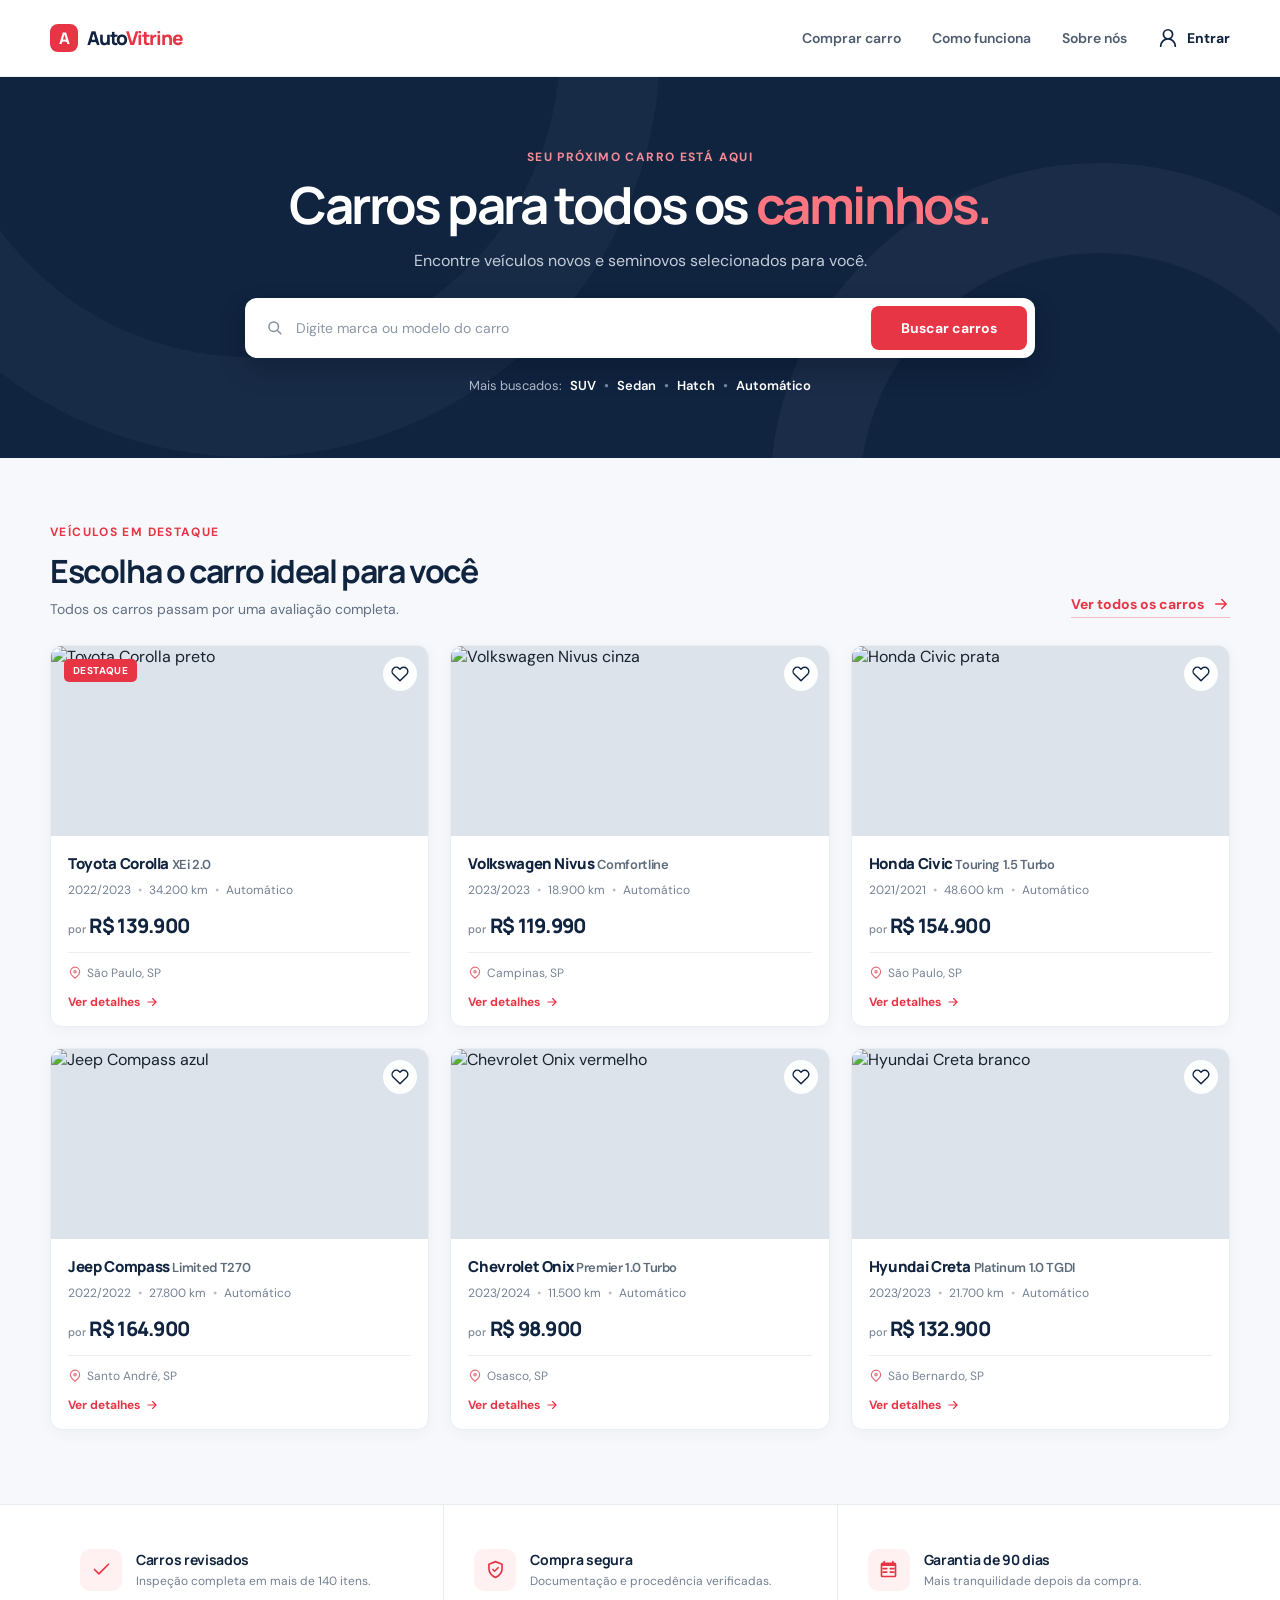
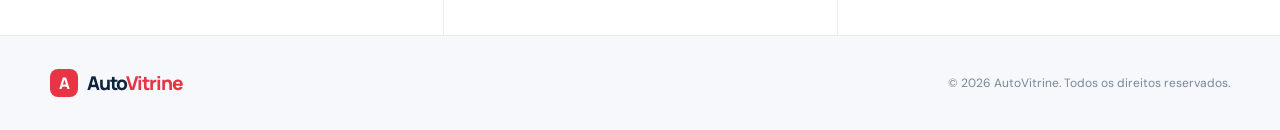
==== index.html @ 7061dc05 "Primeiro commit" ====
<!DOCTYPE html>
<html lang="pt-BR">
  <head>
    <meta charset="UTF-8" />
    <meta name="viewport" content="width=device-width, initial-scale=1.0" />
    <meta
      name="description"
      content="Catálogo de veículos novos e seminovos."
    />
    <title>AutoVitrine | Encontre seu próximo carro</title>
    <link rel="preconnect" href="https://fonts.googleapis.com" />
    <link rel="preconnect" href="https://fonts.gstatic.com" crossorigin />
    <link
      href="https://fonts.googleapis.com/css2?family=DM+Sans:wght@400;500;600;700&family=Manrope:wght@600;700;800&display=swap"
      rel="stylesheet"
    />
    <link rel="stylesheet" href="styles.css" />
  </head>
  <body>
    <header class="site-header">
      <div class="container header-content">
        <a class="brand" href="#inicio" aria-label="AutoVitrine - início">
          <span class="brand-mark" aria-hidden="true">A</span>
          <span>Auto<span>Vitrine</span></span>
        </a>

        <nav class="main-nav" aria-label="Navegação principal">
          <a href="#catalogo">Comprar carro</a>
          <a href="#como-funciona">Como funciona</a>
          <a href="#sobre">Sobre nós</a>
        </nav>

        <a class="account-link" href="#conta">
          <svg viewBox="0 0 24 24" aria-hidden="true">
            <path d="M20 21a8 8 0 0 0-16 0M12 13a5 5 0 1 0 0-10 5 5 0 0 0 0 10Z" />
          </svg>
          <span>Entrar</span>
        </a>
      </div>
    </header>

    <main id="inicio">
      <section class="hero" aria-labelledby="hero-title">
        <div class="container hero-content">
          <p class="eyebrow">Seu próximo carro está aqui</p>
          <h1 id="hero-title">Carros para todos os <em>caminhos.</em></h1>
          <p class="hero-copy">
            Encontre veículos novos e seminovos selecionados para você.
          </p>

          <form class="search-panel" id="car-search" role="search">
            <label class="search-field" for="search-input">
              <svg viewBox="0 0 24 24" aria-hidden="true">
                <circle cx="11" cy="11" r="6" />
                <path d="m16 16 4 4" />
              </svg>
              <input
                id="search-input"
                type="search"
                placeholder="Digite marca ou modelo do carro"
                autocomplete="off"
              />
            </label>
            <button class="button button-primary" type="submit">Buscar carros</button>
          </form>

          <div class="quick-filters" aria-label="Filtros rápidos">
            <span>Mais buscados:</span>
            <button type="button" data-filter="suv">SUV</button>
            <button type="button" data-filter="sedan">Sedan</button>
            <button type="button" data-filter="hatch">Hatch</button>
            <button type="button" data-filter="automatico">Automático</button>
          </div>
        </div>
      </section>

      <section class="catalog-section" id="catalogo" aria-labelledby="catalog-title">
        <div class="container">
          <div class="section-heading">
            <div>
              <p class="eyebrow eyebrow-dark">Veículos em destaque</p>
              <h2 id="catalog-title">Escolha o carro ideal para você</h2>
              <p class="section-copy">Todos os carros passam por uma avaliação completa.</p>
            </div>
            <a class="see-all" href="#todos">
              Ver todos os carros
              <svg viewBox="0 0 24 24" aria-hidden="true"><path d="M5 12h14M13 6l6 6-6 6" /></svg>
            </a>
          </div>

          <div class="cars-grid" id="cars-grid">
            <article class="car-card" data-search="toyota corolla xei sedan automatico">
              <div class="car-image-link">
                <img src="https://images.unsplash.com/photo-1623869675781-80aa31012a5a?auto=format&fit=crop&w=900&q=85" alt="Toyota Corolla preto" />
                <span class="tag">Destaque</span>
                <button class="favorite" type="button" aria-label="Adicionar Toyota Corolla aos favoritos">
                  <svg viewBox="0 0 24 24" aria-hidden="true"><path d="M20.8 4.6a5.5 5.5 0 0 0-7.8 0L12 5.7l-1.1-1.1a5.5 5.5 0 0 0-7.8 7.8L12 21l8.9-8.6a5.5 5.5 0 0 0-.1-7.8Z" /></svg>
                </button>
              </div>
              <div class="car-content">
                <p class="car-name">Toyota Corolla <span>XEi 2.0</span></p>
                <ul class="car-meta" aria-label="Dados do veículo"><li>2022/2023</li><li>34.200 km</li><li>Automático</li></ul>
                <p class="price"><small>por</small> R$ 139.900</p>
                <p class="location"><svg viewBox="0 0 24 24" aria-hidden="true"><path d="M20 10c0 5-8 11-8 11S4 15 4 10a8 8 0 1 1 16 0Z" /><circle cx="12" cy="10" r="2" /></svg> São Paulo, SP</p>
                <a class="card-details-link" href="detalhes.html">Ver detalhes <svg viewBox="0 0 24 24" aria-hidden="true"><path d="M5 12h14M13 6l6 6-6 6" /></svg></a>
              </div>
            </article>

            <article class="car-card" data-search="volkswagen nivus comfortline suv automatico">
              <div class="car-image-link">
                <img src="https://images.unsplash.com/photo-1606664515524-ed2f786a0bd6?auto=format&fit=crop&w=900&q=85" alt="Volkswagen Nivus cinza" />
                <button class="favorite" type="button" aria-label="Adicionar Volkswagen Nivus aos favoritos"><svg viewBox="0 0 24 24" aria-hidden="true"><path d="M20.8 4.6a5.5 5.5 0 0 0-7.8 0L12 5.7l-1.1-1.1a5.5 5.5 0 0 0-7.8 7.8L12 21l8.9-8.6a5.5 5.5 0 0 0-.1-7.8Z" /></svg></button>
              </div>
              <div class="car-content">
                <p class="car-name">Volkswagen Nivus <span>Comfortline</span></p>
                <ul class="car-meta" aria-label="Dados do veículo"><li>2023/2023</li><li>18.900 km</li><li>Automático</li></ul>
                <p class="price"><small>por</small> R$ 119.990</p>
                <p class="location"><svg viewBox="0 0 24 24" aria-hidden="true"><path d="M20 10c0 5-8 11-8 11S4 15 4 10a8 8 0 1 1 16 0Z" /><circle cx="12" cy="10" r="2" /></svg> Campinas, SP</p>
                <a class="card-details-link" href="detalhes.html">Ver detalhes <svg viewBox="0 0 24 24" aria-hidden="true"><path d="M5 12h14M13 6l6 6-6 6" /></svg></a>
              </div>
            </article>

            <article class="car-card" data-search="honda civic touring sedan automatico">
              <div class="car-image-link">
                <img src="https://images.unsplash.com/photo-1503376780353-7e6692767b70?auto=format&fit=crop&w=900&q=85" alt="Honda Civic prata" />
                <button class="favorite" type="button" aria-label="Adicionar Honda Civic aos favoritos"><svg viewBox="0 0 24 24" aria-hidden="true"><path d="M20.8 4.6a5.5 5.5 0 0 0-7.8 0L12 5.7l-1.1-1.1a5.5 5.5 0 0 0-7.8 7.8L12 21l8.9-8.6a5.5 5.5 0 0 0-.1-7.8Z" /></svg></button>
              </div>
              <div class="car-content">
                <p class="car-name">Honda Civic <span>Touring 1.5 Turbo</span></p>
                <ul class="car-meta" aria-label="Dados do veículo"><li>2021/2021</li><li>48.600 km</li><li>Automático</li></ul>
                <p class="price"><small>por</small> R$ 154.900</p>
                <p class="location"><svg viewBox="0 0 24 24" aria-hidden="true"><path d="M20 10c0 5-8 11-8 11S4 15 4 10a8 8 0 1 1 16 0Z" /><circle cx="12" cy="10" r="2" /></svg> São Paulo, SP</p>
                <a class="card-details-link" href="detalhes.html">Ver detalhes <svg viewBox="0 0 24 24" aria-hidden="true"><path d="M5 12h14M13 6l6 6-6 6" /></svg></a>
              </div>
            </article>

            <article class="car-card" data-search="jeep compass limited suv automatico">
              <div class="car-image-link">
                <img src="https://images.unsplash.com/photo-1533473359331-0135ef1b58bf?auto=format&fit=crop&w=900&q=85" alt="Jeep Compass azul" />
                <button class="favorite" type="button" aria-label="Adicionar Jeep Compass aos favoritos"><svg viewBox="0 0 24 24" aria-hidden="true"><path d="M20.8 4.6a5.5 5.5 0 0 0-7.8 0L12 5.7l-1.1-1.1a5.5 5.5 0 0 0-7.8 7.8L12 21l8.9-8.6a5.5 5.5 0 0 0-.1-7.8Z" /></svg></button>
              </div>
              <div class="car-content">
                <p class="car-name">Jeep Compass <span>Limited T270</span></p>
                <ul class="car-meta" aria-label="Dados do veículo"><li>2022/2022</li><li>27.800 km</li><li>Automático</li></ul>
                <p class="price"><small>por</small> R$ 164.900</p>
                <p class="location"><svg viewBox="0 0 24 24" aria-hidden="true"><path d="M20 10c0 5-8 11-8 11S4 15 4 10a8 8 0 1 1 16 0Z" /><circle cx="12" cy="10" r="2" /></svg> Santo André, SP</p>
                <a class="card-details-link" href="detalhes.html">Ver detalhes <svg viewBox="0 0 24 24" aria-hidden="true"><path d="M5 12h14M13 6l6 6-6 6" /></svg></a>
              </div>
            </article>

            <article class="car-card" data-search="chevrolet onix premier hatch automatico">
              <div class="car-image-link">
                <img src="https://images.unsplash.com/photo-1552519507-da3b142c6e3d?auto=format&fit=crop&w=900&q=85" alt="Chevrolet Onix vermelho" />
                <button class="favorite" type="button" aria-label="Adicionar Chevrolet Onix aos favoritos"><svg viewBox="0 0 24 24" aria-hidden="true"><path d="M20.8 4.6a5.5 5.5 0 0 0-7.8 0L12 5.7l-1.1-1.1a5.5 5.5 0 0 0-7.8 7.8L12 21l8.9-8.6a5.5 5.5 0 0 0-.1-7.8Z" /></svg></button>
              </div>
              <div class="car-content">
                <p class="car-name">Chevrolet Onix <span>Premier 1.0 Turbo</span></p>
                <ul class="car-meta" aria-label="Dados do veículo"><li>2023/2024</li><li>11.500 km</li><li>Automático</li></ul>
                <p class="price"><small>por</small> R$ 98.900</p>
                <p class="location"><svg viewBox="0 0 24 24" aria-hidden="true"><path d="M20 10c0 5-8 11-8 11S4 15 4 10a8 8 0 1 1 16 0Z" /><circle cx="12" cy="10" r="2" /></svg> Osasco, SP</p>
                <a class="card-details-link" href="detalhes.html">Ver detalhes <svg viewBox="0 0 24 24" aria-hidden="true"><path d="M5 12h14M13 6l6 6-6 6" /></svg></a>
              </div>
            </article>

            <article class="car-card" data-search="hyundai creta platinum suv automatico">
              <div class="car-image-link">
                <img src="https://images.unsplash.com/photo-1542282088-72c9c27ed0cd?auto=format&fit=crop&w=900&q=85" alt="Hyundai Creta branco" />
                <button class="favorite" type="button" aria-label="Adicionar Hyundai Creta aos favoritos"><svg viewBox="0 0 24 24" aria-hidden="true"><path d="M20.8 4.6a5.5 5.5 0 0 0-7.8 0L12 5.7l-1.1-1.1a5.5 5.5 0 0 0-7.8 7.8L12 21l8.9-8.6a5.5 5.5 0 0 0-.1-7.8Z" /></svg></button>
              </div>
              <div class="car-content">
                <p class="car-name">Hyundai Creta <span>Platinum 1.0 TGDI</span></p>
                <ul class="car-meta" aria-label="Dados do veículo"><li>2023/2023</li><li>21.700 km</li><li>Automático</li></ul>
                <p class="price"><small>por</small> R$ 132.900</p>
                <p class="location"><svg viewBox="0 0 24 24" aria-hidden="true"><path d="M20 10c0 5-8 11-8 11S4 15 4 10a8 8 0 1 1 16 0Z" /><circle cx="12" cy="10" r="2" /></svg> São Bernardo, SP</p>
                <a class="card-details-link" href="detalhes.html">Ver detalhes <svg viewBox="0 0 24 24" aria-hidden="true"><path d="M5 12h14M13 6l6 6-6 6" /></svg></a>
              </div>
            </article>
          </div>

          <p class="empty-state" id="empty-state" hidden>Nenhum carro encontrado. Tente outro termo.</p>
          <button class="button button-outline mobile-see-all" type="button">Ver todos os carros</button>
        </div>
      </section>

      <section class="benefits" id="como-funciona" aria-label="Vantagens da AutoVitrine">
        <div class="container benefits-grid">
          <div class="benefit"><span class="benefit-icon"><svg viewBox="0 0 24 24" aria-hidden="true"><path d="m4 12 5 5L20 6" /></svg></span><div><h3>Carros revisados</h3><p>Inspeção completa em mais de 140 itens.</p></div></div>
          <div class="benefit"><span class="benefit-icon"><svg viewBox="0 0 24 24" aria-hidden="true"><path d="M12 3 4.5 6v5c0 4.6 3.2 8.8 7.5 10 4.3-1.2 7.5-5.4 7.5-10V6L12 3Z" /><path d="m9 12 2 2 4-4" /></svg></span><div><h3>Compra segura</h3><p>Documentação e procedência verificadas.</p></div></div>
          <div class="benefit"><span class="benefit-icon"><svg viewBox="0 0 24 24" aria-hidden="true"><path d="M4 7h16M7 3v4m10-4v4M6 11h4m-4 4h4m4-4h4m-4 4h4M5 5h14a1 1 0 0 1 1 1v13a1 1 0 0 1-1 1H5a1 1 0 0 1-1-1V6a1 1 0 0 1 1-1Z" /></svg></span><div><h3>Garantia de 90 dias</h3><p>Mais tranquilidade depois da compra.</p></div></div>
        </div>
      </section>
    </main>

    <footer class="site-footer" id="sobre">
      <div class="container footer-content">
        <a class="brand" href="#inicio"><span class="brand-mark" aria-hidden="true">A</span><span>Auto<span>Vitrine</span></span></a>
        <p>© 2026 AutoVitrine. Todos os direitos reservados.</p>
      </div>
    </footer>
    <script src="script.js"></script>
  </body>
</html>
---- styles.css ----
:root {
  --navy: #10233f;
  --ink: #17212f;
  --muted: #627083;
  --line: #e2e7ed;
  --surface: #ffffff;
  --canvas: #f6f8fb;
  --red: #e73545;
  --red-dark: #c92536;
  --shadow: 0 14px 34px rgba(21, 38, 62, 0.09);
}

* { box-sizing: border-box; }
html { scroll-behavior: smooth; }
body {
  margin: 0;
  color: var(--ink);
  background: var(--canvas);
  font-family: "DM Sans", Arial, sans-serif;
  -webkit-font-smoothing: antialiased;
}
button, input { font: inherit; }
button { cursor: pointer; }
a { color: inherit; text-decoration: none; }
svg { fill: none; stroke: currentColor; stroke-linecap: round; stroke-linejoin: round; stroke-width: 1.9; }
.container { width: min(1180px, calc(100% - 40px)); margin: 0 auto; }

.site-header { background: #fff; border-bottom: 1px solid #edf0f4; }
.header-content { min-height: 76px; display: flex; align-items: center; justify-content: space-between; gap: 30px; }
.brand { display: inline-flex; align-items: center; gap: 9px; color: var(--navy); font-family: Manrope, sans-serif; font-size: 19px; font-weight: 800; letter-spacing: -1px; white-space: nowrap; }
.brand > span:last-child span { color: var(--red); }
.brand-mark { display: grid; width: 28px; height: 28px; place-items: center; border-radius: 8px; background: var(--red); color: #fff; font-size: 16px; }
.main-nav { display: flex; align-items: center; gap: 31px; margin-left: auto; }
.main-nav a { color: #4e5c6f; font-size: 14px; font-weight: 600; }
.main-nav a:hover { color: var(--red); }
.account-link { display: inline-flex; align-items: center; gap: 8px; color: var(--navy); font-size: 14px; font-weight: 700; }
.account-link svg { width: 22px; height: 22px; }

.hero { position: relative; overflow: hidden; color: #fff; text-align: center; background: var(--navy); }
.hero::before, .hero::after { position: absolute; content: ""; border-radius: 50%; pointer-events: none; }
.hero::before { width: 620px; height: 620px; top: -440px; left: -160px; border: 100px solid rgba(255,255,255,.035); }
.hero::after { width: 480px; height: 480px; right: -150px; bottom: -365px; border: 90px solid rgba(255,255,255,.045); }
.hero-content { position: relative; z-index: 1; padding: 72px 0 64px; }
.eyebrow { margin: 0 0 11px; color: #f48c95; font-size: 12px; font-weight: 700; letter-spacing: .115em; text-transform: uppercase; }
h1, h2, h3, p { margin-top: 0; }
h1, h2, h3 { font-family: Manrope, sans-serif; }
h1 { max-width: 720px; margin: 0 auto; font-size: clamp(34px, 4vw, 54px); line-height: 1.13; letter-spacing: -2.4px; }
h1 em { color: #ff7580; font-style: normal; }
.hero-copy { margin: 16px auto 27px; color: #c4ceda; font-size: 16px; }
.search-panel { display: flex; width: min(790px, 100%); gap: 10px; margin: auto; padding: 8px; border-radius: 12px; background: #fff; box-shadow: 0 12px 25px rgba(4, 13, 26, .25); }
.search-field { display: flex; flex: 1; align-items: center; gap: 10px; min-width: 0; padding: 0 12px; color: #8290a0; }
.search-field svg { flex: none; width: 19px; height: 19px; }
.search-field input { width: 100%; min-width: 0; border: 0; outline: 0; color: var(--ink); font-size: 14px; }
.search-field input::placeholder { color: #8c97a6; }
.button { display: inline-flex; min-height: 44px; align-items: center; justify-content: center; border: 0; border-radius: 8px; padding: 0 21px; font-size: 14px; font-weight: 700; transition: .2s ease; }
.button-primary { min-width: 156px; color: #fff; background: var(--red); }
.button-primary:hover { background: var(--red-dark); transform: translateY(-1px); }
.quick-filters { display: flex; flex-wrap: wrap; justify-content: center; align-items: center; gap: 8px; margin-top: 19px; color: #aeb9c7; font-size: 13px; }
.quick-filters button { padding: 0; border: 0; color: #fff; background: transparent; font-size: 13px; font-weight: 600; }
.quick-filters button:hover, .quick-filters button.is-active { color: #ff9098; }
.quick-filters button:not(:last-child)::after { margin-left: 8px; color: #718096; content: "•"; }

.catalog-section { padding: 66px 0 74px; }
.section-heading { display: flex; align-items: end; justify-content: space-between; gap: 25px; margin-bottom: 27px; }
.eyebrow-dark { margin-bottom: 9px; color: var(--red); }
h2 { margin-bottom: 7px; color: var(--navy); font-size: clamp(24px, 3vw, 32px); letter-spacing: -1.4px; }
.section-copy { margin: 0; color: var(--muted); font-size: 14px; }
.see-all { display: inline-flex; align-items: center; gap: 8px; padding-bottom: 4px; color: var(--red); border-bottom: 1px solid #f4bbc0; font-size: 14px; font-weight: 700; white-space: nowrap; }
.see-all svg { width: 18px; height: 18px; }
.cars-grid { display: grid; grid-template-columns: repeat(3, 1fr); gap: 21px; }
.car-card { overflow: hidden; background: var(--surface); border: 1px solid #e9edf2; border-radius: 12px; box-shadow: 0 4px 15px rgba(14, 38, 65, .04); transition: transform .25s ease, box-shadow .25s ease; }
.car-card:hover { box-shadow: var(--shadow); transform: translateY(-5px); }
.car-image-link { position: relative; display: block; height: 190px; overflow: hidden; background: #dce3ea; }
.car-image-link img { width: 100%; height: 100%; object-fit: cover; transition: transform .4s ease; }
.car-card:hover img { transform: scale(1.045); }
.tag { position: absolute; top: 13px; left: 13px; padding: 5px 9px; color: #fff; border-radius: 5px; background: var(--red); font-size: 10px; font-weight: 700; text-transform: uppercase; letter-spacing: .04em; }
.favorite { position: absolute; top: 11px; right: 11px; display: grid; width: 34px; height: 34px; place-items: center; border: 0; border-radius: 50%; color: var(--navy); background: rgba(255,255,255,.95); transition: .2s; }
.favorite:hover, .favorite.is-favorite { color: var(--red); background: #fff; }
.favorite.is-favorite svg { fill: currentColor; }
.favorite svg { width: 18px; height: 18px; }
.car-content { padding: 17px 17px 15px; }
.car-name { margin-bottom: 8px; color: var(--navy); font-family: Manrope, sans-serif; font-size: 15px; font-weight: 800; letter-spacing: -.35px; }
.car-name span { color: #5d6b7b; font-family: "DM Sans", sans-serif; font-size: 13px; font-weight: 600; }
.car-meta { display: flex; flex-wrap: wrap; gap: 0; margin: 0 0 14px; padding: 0; color: #738092; font-size: 12px; list-style: none; }
.car-meta li + li::before { margin: 0 7px; color: #b5bdc8; content: "•"; }
.price { margin-bottom: 13px; color: var(--navy); font-family: Manrope, sans-serif; font-size: 20px; font-weight: 800; letter-spacing: -.7px; }
.price small { color: #7c8897; font-family: "DM Sans", sans-serif; font-size: 11px; font-weight: 500; letter-spacing: 0; }
.location { display: flex; align-items: center; gap: 5px; margin: 0; padding-top: 12px; color: #778495; border-top: 1px solid #edf0f3; font-size: 12px; }
.location svg { width: 14px; height: 14px; color: #e46a75; }
.card-details-link { display: inline-flex; align-items: center; gap: 5px; margin-top: 13px; color: var(--red); font-size: 12px; font-weight: 700; }
.card-details-link:hover { color: var(--red-dark); }
.card-details-link svg { width: 14px; height: 14px; }
.empty-state { grid-column: 1 / -1; margin: 25px 0; color: var(--muted); text-align: center; }
.mobile-see-all { display: none; }

.benefits { border-top: 1px solid #e8edf2; border-bottom: 1px solid #e8edf2; background: #fff; }
.benefits-grid { display: grid; grid-template-columns: repeat(3, 1fr); }
.benefit { display: flex; align-items: center; gap: 14px; min-height: 130px; padding: 22px 30px; }
.benefit + .benefit { border-left: 1px solid #e8edf2; }
.benefit-icon { display: grid; flex: none; width: 42px; height: 42px; place-items: center; color: var(--red); border-radius: 10px; background: #fff0f1; }
.benefit-icon svg { width: 21px; height: 21px; }
.benefit h3 { margin: 0 0 4px; color: var(--navy); font-size: 14px; letter-spacing: -.3px; }
.benefit p { margin: 0; color: #738092; font-size: 12px; line-height: 1.45; }
.site-footer { color: #788697; background: #f6f8fb; }
.footer-content { display: flex; align-items: center; justify-content: space-between; gap: 20px; min-height: 94px; }
.footer-content p { margin: 0; font-size: 12px; }

/* Página de detalhes */
.detail-main { padding: 34px 0 72px; }
.breadcrumbs { display: flex; align-items: center; flex-wrap: wrap; gap: 8px; margin-bottom: 24px; color: #778495; font-size: 13px; }
.breadcrumbs a:hover { color: var(--red); }
.breadcrumbs svg { width: 14px; height: 14px; color: #aab4c0; }
.detail-layout { display: grid; grid-template-columns: minmax(0, 1.7fr) minmax(290px, .8fr); align-items: start; gap: 28px; }
.detail-photo { position: relative; overflow: hidden; margin: 0; border-radius: 14px; background: #dce3ea; box-shadow: var(--shadow); }
.detail-photo img { display: block; width: 100%; aspect-ratio: 16 / 9; object-fit: cover; }
.detail-photo-placeholder { display: grid; width: 100%; aspect-ratio: 16 / 9; place-items: center; color: #718094; background: linear-gradient(135deg, #dce4ec, #eef2f6); font-size: 14px; font-weight: 600; }
.photo-badge { position: absolute; bottom: 15px; left: 15px; display: inline-flex; align-items: center; gap: 7px; padding: 8px 11px; color: #fff; border-radius: 7px; background: rgba(16, 35, 63, .84); font-size: 12px; font-weight: 700; }
.photo-badge svg { width: 16px; height: 16px; }
.detail-summary { position: sticky; top: 18px; padding: 26px; border: 1px solid #e5eaf0; border-radius: 14px; background: #fff; box-shadow: 0 10px 30px rgba(21, 38, 62, .06); }
.detail-status { display: inline-block; margin-bottom: 10px; padding: 5px 9px; color: #bf2738; border-radius: 5px; background: #fff0f1; font-size: 10px; font-weight: 800; letter-spacing: .07em; text-transform: uppercase; }
.detail-summary h1 { margin: 0 0 9px; color: var(--navy); font-size: 27px; line-height: 1.2; letter-spacing: -1.15px; }
.detail-summary h1 span { display: block; margin-top: 4px; color: #5e6c7d; font-family: "DM Sans", sans-serif; font-size: 14px; font-weight: 600; letter-spacing: 0; }
.detail-code { margin: 0 0 20px; color: #8a96a4; font-size: 12px; }
.detail-price { margin: 0 0 19px; padding: 18px 0; color: var(--navy); border-top: 1px solid var(--line); border-bottom: 1px solid var(--line); font-family: Manrope, sans-serif; font-size: 29px; font-weight: 800; letter-spacing: -1.3px; }
.detail-price small { display: block; margin-bottom: 2px; color: #7a8795; font-family: "DM Sans", sans-serif; font-size: 12px; font-weight: 500; letter-spacing: 0; }
.detail-place { display: flex; align-items: center; gap: 7px; margin: 0 0 18px; color: #637184; font-size: 13px; }
.detail-place svg { width: 17px; height: 17px; color: var(--red); }
.whatsapp-button { display: flex; width: 100%; min-height: 49px; align-items: center; justify-content: center; gap: 9px; color: #fff; border-radius: 8px; background: #1aa15a; font-size: 14px; font-weight: 700; transition: .2s ease; }
.whatsapp-button:hover { background: #128b4b; transform: translateY(-1px); }
.whatsapp-button svg { width: 20px; height: 20px; }
.contact-note { margin: 11px 0 0; color: #8994a2; font-size: 11px; line-height: 1.4; text-align: center; }
.details-content { display: grid; grid-template-columns: minmax(0, 1fr) minmax(0, 1fr); gap: 20px; margin-top: 28px; }
.details-box { padding: 26px; border: 1px solid #e5eaf0; border-radius: 14px; background: #fff; }
.details-box h2 { margin-bottom: 19px; font-size: 21px; }
.spec-list { display: grid; grid-template-columns: repeat(2, 1fr); gap: 0; margin: 0; }
.spec-list div { padding: 13px 0; border-top: 1px solid #edf0f3; }
.spec-list dt { margin-bottom: 4px; color: #8290a0; font-size: 11px; }
.spec-list dd { margin: 0; color: var(--navy); font-size: 13px; font-weight: 700; }
.description { margin: 0; color: #617083; font-size: 14px; line-height: 1.7; }

@media (max-width: 820px) {
  .main-nav { display: none; }
  .cars-grid { grid-template-columns: repeat(2, 1fr); }
  .benefits-grid { grid-template-columns: 1fr; }
  .benefit { min-height: 96px; padding: 20px 0; }
  .benefit + .benefit { border-top: 1px solid #e8edf2; border-left: 0; }
  .detail-layout { grid-template-columns: 1fr; }
  .detail-summary { position: static; }
}

@media (max-width: 560px) {
  .container { width: min(100% - 32px, 1180px); }
  .header-content { min-height: 64px; }
  .account-link span { display: none; }
  .hero-content { padding: 55px 0 47px; }
  h1 { letter-spacing: -1.7px; }
  .hero-copy { font-size: 14px; }
  .search-panel { flex-direction: column; padding: 7px; }
  .search-field { height: 42px; }
  .button-primary { width: 100%; }
  .quick-filters { gap: 6px; font-size: 12px; }
  .catalog-section { padding: 44px 0 48px; }
  .section-heading { align-items: start; margin-bottom: 21px; }
  .section-copy { max-width: 270px; }
  .see-all { display: none; }
  .cars-grid { grid-template-columns: 1fr; gap: 15px; }
  .car-image-link { height: 210px; }
  .mobile-see-all { display: flex; width: 100%; margin-top: 20px; }
  .button-outline { color: var(--red); border: 1px solid #f1a9b0; background: #fff; }
  .footer-content { flex-direction: column; justify-content: center; padding: 20px 0; text-align: center; }
  .detail-main { padding: 22px 0 48px; }
  .breadcrumbs { margin-bottom: 17px; }
  .detail-layout { gap: 17px; }
  .detail-photo { border-radius: 10px; }
  .detail-summary, .details-box { padding: 20px; border-radius: 10px; }
  .detail-summary h1 { font-size: 24px; }
  .details-content { grid-template-columns: 1fr; gap: 15px; margin-top: 17px; }
}
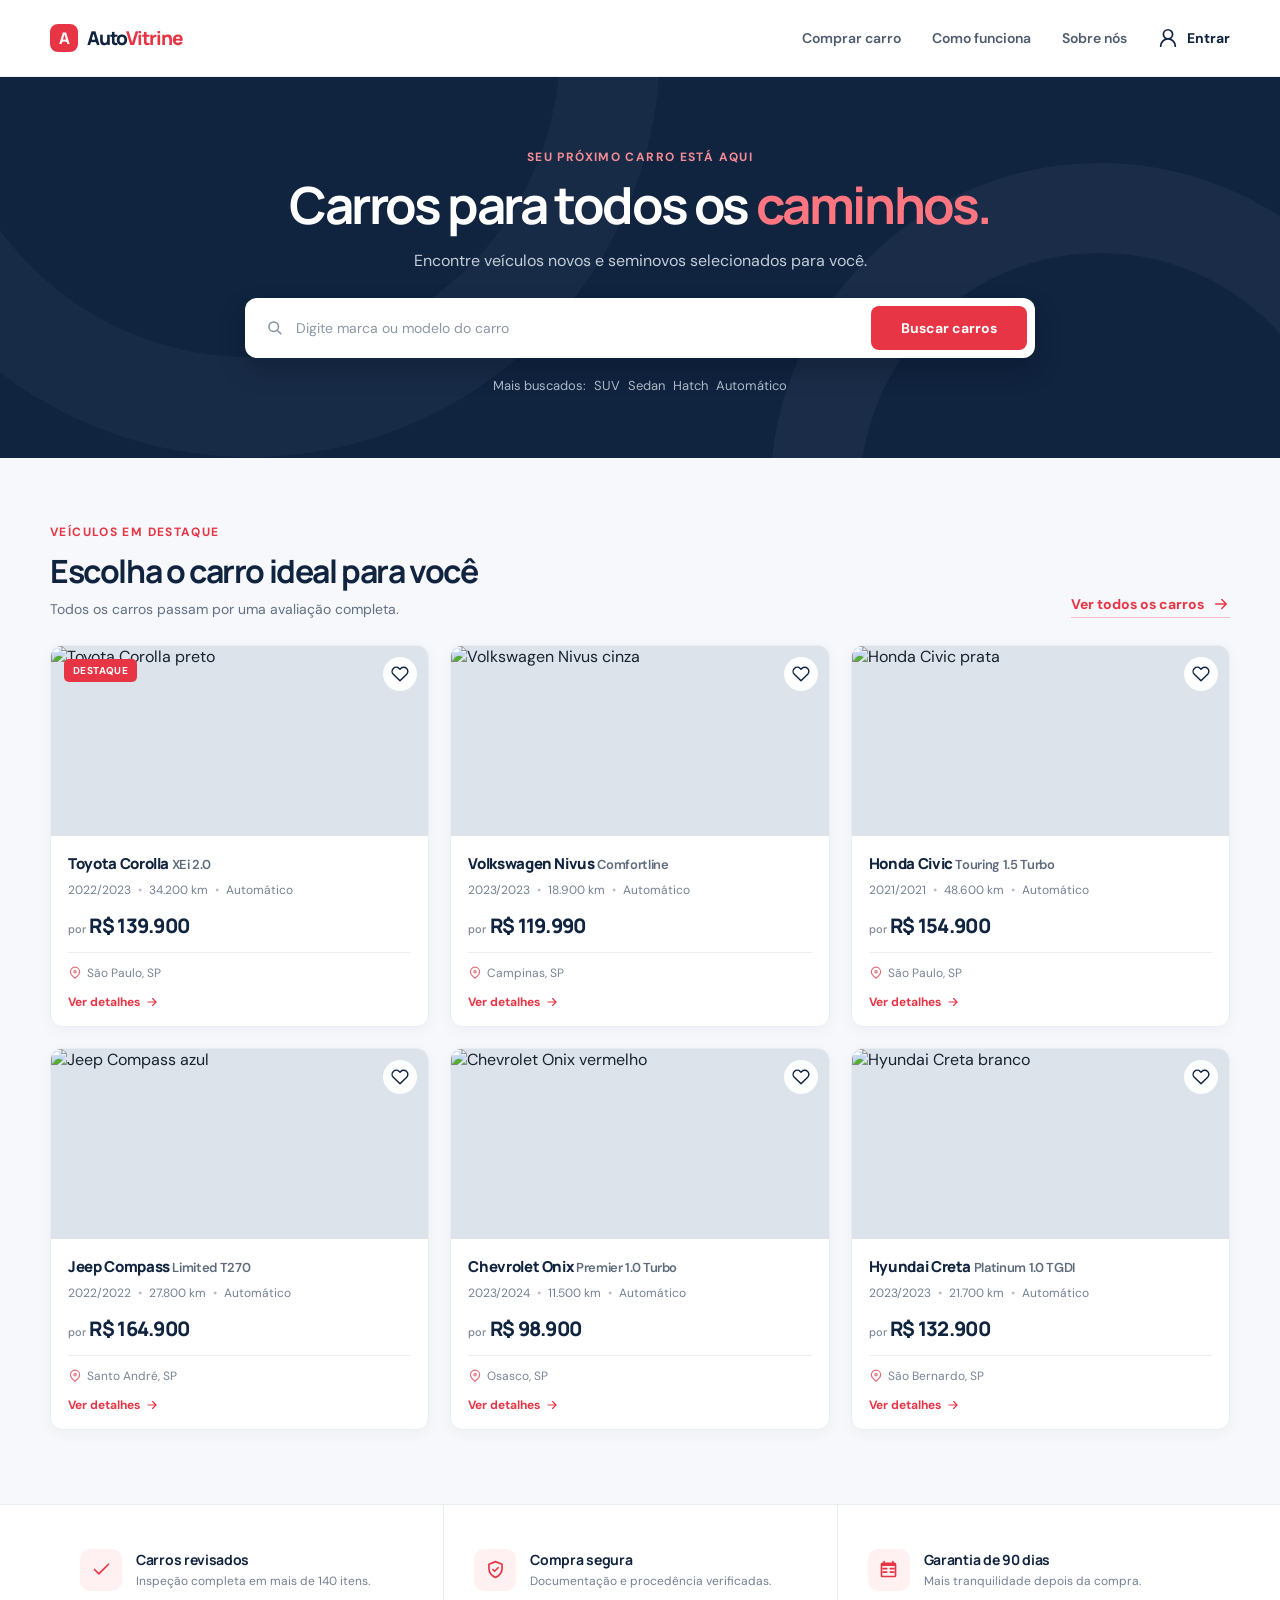
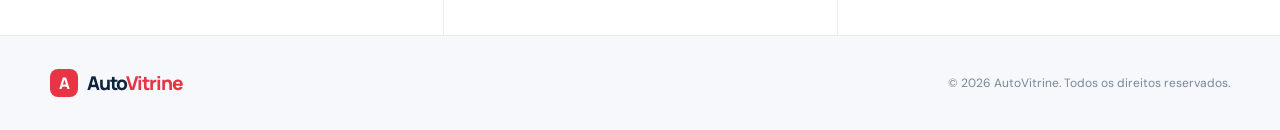
==== commit 7f404b6f: "Adaptar busca para parâmetros GET" ====
--- a/index.html
+++ b/index.html
@@ -48,7 +48,7 @@
             Encontre veículos novos e seminovos selecionados para você.
           </p>
 
-          <form class="search-panel" id="car-search" role="search">
+          <form class="search-panel" id="car-search" role="search" method="GET" action="#catalogo">
             <label class="search-field" for="search-input">
               <svg viewBox="0 0 24 24" aria-hidden="true">
                 <circle cx="11" cy="11" r="6" />
@@ -56,6 +56,7 @@
               </svg>
               <input
                 id="search-input"
+                name="busca"
                 type="search"
                 placeholder="Digite marca ou modelo do carro"
                 autocomplete="off"
@@ -66,10 +67,10 @@
 
           <div class="quick-filters" aria-label="Filtros rápidos">
             <span>Mais buscados:</span>
-            <button type="button" data-filter="suv">SUV</button>
-            <button type="button" data-filter="sedan">Sedan</button>
-            <button type="button" data-filter="hatch">Hatch</button>
-            <button type="button" data-filter="automatico">Automático</button>
+            <a href="?busca=suv#catalogo">SUV</a>
+            <a href="?busca=sedan#catalogo">Sedan</a>
+            <a href="?busca=hatch#catalogo">Hatch</a>
+            <a href="?busca=automatico#catalogo">Automático</a>
           </div>
         </div>
       </section>
